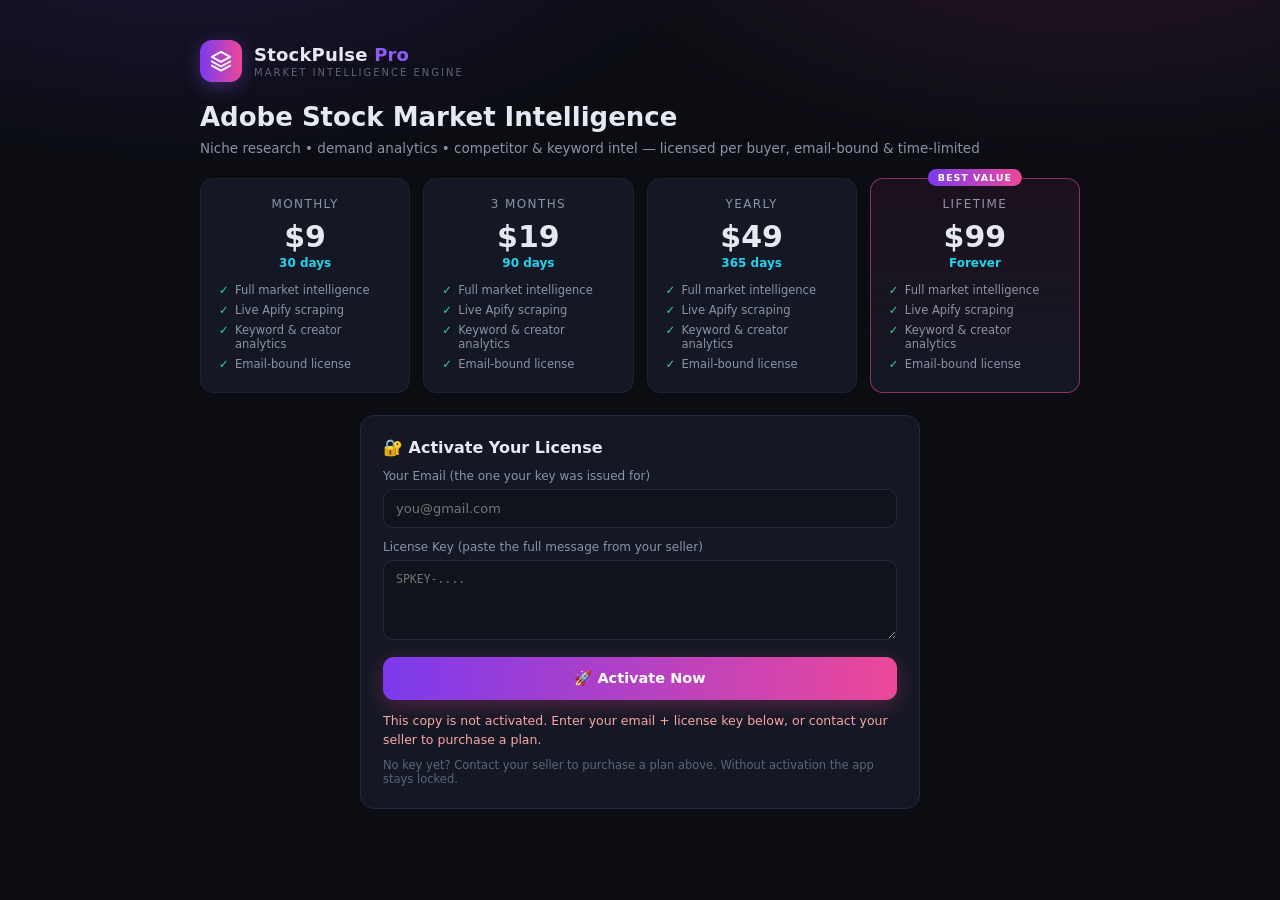
==== index.html @ cac79a00 "Add files via upload" ====
<!DOCTYPE html>
<html lang="en">
<head>
<meta charset="UTF-8">
<meta name="viewport" content="width=device-width, initial-scale=1.0">
<title>StockPulse Pro — Adobe Stock Market Intelligence</title>
<link rel="stylesheet" href="styles.css">
</head>
<body>

<!-- ============ LOCK SCREEN (license gate) ============ -->
<div id="lockScreen" class="lock-screen" hidden>
  <div class="lock-wrap">
    <div class="brand lock-brand">
      <div class="brand-logo" id="lockLogo" style="cursor:pointer">
        <svg viewBox="0 0 24 24" width="22" height="22" fill="none" stroke="#fff" stroke-width="2" stroke-linecap="round" stroke-linejoin="round">
          <polygon points="12 2 22 7.5 12 13 2 7.5 12 2"></polygon>
          <polyline points="2 12.5 12 18 22 12.5"></polyline>
          <polyline points="2 17 12 22.5 22 17"></polyline>
        </svg>
      </div>
      <div class="brand-text">
        <h1>StockPulse <span class="pro">Pro</span></h1>
        <p>MARKET INTELLIGENCE ENGINE</p>
      </div>
    </div>
    <h2 class="lock-title">Adobe Stock Market Intelligence</h2>
    <p class="lock-sub">Niche research • demand analytics • competitor &amp; keyword intel — licensed per buyer, email-bound &amp; time-limited</p>
    <div class="lock-announce" id="lockAnnounce"></div>
    <div class="pricing" id="pricingCards"></div>
    <div class="activate-box">
      <h3>🔐 Activate Your License</h3>
      <label for="actEmail">Your Email (the one your key was issued for)</label>
      <input type="email" id="actEmail" placeholder="you@gmail.com" autocomplete="off">
      <label for="actKey">License Key (paste the full message from your seller)</label>
      <textarea id="actKey" rows="4" placeholder="SPKEY-...." spellcheck="false"></textarea>
      <button class="analyze-btn" id="activateBtn">🚀 Activate Now</button>
      <p class="lock-msg" id="lockMsg"></p>
      <p class="lock-hint">No key yet? Contact your seller to purchase a plan above. Without activation the app stays locked.</p>
    </div>
  </div>
</div>

<header class="topbar">
  <div class="brand">
    <div class="brand-logo" id="brandLogo" style="cursor:pointer">
      <svg viewBox="0 0 24 24" width="22" height="22" fill="none" stroke="#fff" stroke-width="2" stroke-linecap="round" stroke-linejoin="round">
        <polygon points="12 2 22 7.5 12 13 2 7.5 12 2"></polygon>
        <polyline points="2 12.5 12 18 22 12.5"></polyline>
        <polyline points="2 17 12 22.5 22 17"></polyline>
      </svg>
    </div>
    <div class="brand-text">
      <h1>StockPulse <span class="pro">Pro</span></h1>
      <p>MARKET INTELLIGENCE ENGINE</p>
    </div>
  </div>

  <div class="engine-pill" id="enginePill">
    <span class="dot dot-idle" id="engineDot"></span>
    <span id="engineLabel">Cloud Scraper Engine</span>
    <span class="pill-sep">•</span>
    <code id="engineMode">Apify Proxy Ready</code>
  </div>

  <div class="top-actions">
    <button class="lic-chip" id="licChip" hidden>🛡 <span id="licChipText"></span></button>
    <button class="token-btn" id="tokenBtn">
      <span class="key-ico">🔑</span> Connect Apify Token <span class="conn-dot" id="connDot"></span>
    </button>
    <button class="icon-btn" id="guideBtn" title="User Guide">💡</button>
    <button class="icon-btn" id="libraryBtn" title="Saved Library">📚<span class="lib-badge" id="libraryCount">0</span></button>
  </div>
</header>

<div class="layout">
  <!-- ============ SIDEBAR ============ -->
  <aside class="sidebar">
    <h2 class="side-title">Market Search Controls</h2>
    <span class="live-badge"><span class="dot dot-live"></span> Live Scraper Engine</span>

    <label for="queryInput">Search Keyword / Topic</label>
    <div class="input-wrap">
      <span class="input-ico">🔍</span>
      <input id="queryInput" type="text" placeholder="e.g. cat silhouette" value="cat silhouette" autocomplete="off">
      <button class="clear-btn" id="clearQuery" title="Clear">✕</button>
    </div>

    <label for="marketSelect">Marketplace</label>
    <select id="marketSelect">
      <option value="adobe" selected>Adobe Stock</option>
      <option value="shutterstock">Shutterstock</option>
      <option value="freepik">Freepik</option>
      <option value="vecteezy">Vecteezy</option>
      <option value="istock">iStock / Getty</option>
      <option value="dreamstime">Dreamstime</option>
      <option value="vectorstock">VectorStock (EPS10)</option>
      <option value="123rf">123RF (EPS10)</option>
      <option value="depositphotos">Depositphotos (EPS10)</option>
      <option value="graphicriver">GraphicRiver / Envato (EPS10)</option>
    </select>

    <label for="assetTypeSelect">Asset Category</label>
    <select id="assetTypeSelect">
      <option value="all">All Media Types</option>
      <option value="photo">Photos Only</option>
      <option value="illustration">Illustrations</option>
      <option value="vector" selected>Vectors Only</option>
      <option value="video">Videos</option>
      <option value="template">Templates</option>
      <option value="3d">3D Assets</option>
      <option value="audio">Audio Tracks</option>
      <option value="images">All Visuals (P + I + V)</option>
    </select>

    <label for="orderSelect">Adobe Stock Sorting</label>
    <select id="orderSelect">
      <option value="relevance">Most Relevant</option>
      <option value="downloads" selected>Highest Downloads (Popular)</option>
      <option value="newest">Newest Uploads</option>
      <option value="featured">Adobe Featured</option>
      <option value="undiscovered">Undiscovered Gems</option>
    </select>

    <label for="aiFilterSelect">Generative AI Filtering</label>
    <select id="aiFilterSelect">
      <option value="all" selected>Include Everything</option>
      <option value="exclude">Exclude Generative AI (Human Only)</option>
      <option value="only">Generative AI Only</option>
    </select>

    <div class="limit-row">
      <label for="limitRange">Result Limit</label>
      <span class="limit-badge" id="limitBadge">50 items</span>
    </div>
    <input type="range" id="limitRange" min="10" max="200" step="10" value="50">
    <div class="range-scale"><span>10</span><span>50</span><span>100</span><span>200</span></div>

    <button class="analyze-btn" id="analyzeBtn"><span class="bolt">⚡</span> Analyze Market</button>
    <button class="stop-btn" id="stopBtn">■ Stop Extraction</button>
    <button class="demo-btn" id="demoBtn">▶ Try Demo Dataset (no token needed)</button>

    <div class="run-card" id="runCard">
      <div class="run-head">
        <div>
          <div class="run-title" id="runStepTitle">Starting Cloud Scraper...</div>
          <div class="run-sub" id="runSubtext">Connecting to Apify Proxy Engine...</div>
        </div>
        <div class="run-meta">
          <span id="runPct">0%</span>
          <span id="runTimeElapsed">00:00</span>
        </div>
      </div>
      <div class="progress-track"><div class="progress-fill" id="progressBarFill"></div></div>
      <div class="run-mode" id="runModeTag">LIVE MODE</div>
    </div>

    <div class="protip">
      <div class="protip-head">💡 Pro Tip</div>
      <p>Runs cost roughly <strong>$0.03 per 50 results</strong> on Apify's free $5/mo credit — that's 100+ niche analyses for free. Test broad keywords first, then drill into long-tail variants with high opportunity scores.</p>
    </div>
  </aside>

  <!-- ============ MAIN ============ -->
  <main class="main">
    <section class="overview-card">
      <div class="overview-head">
        <div>
          <h2>Market Intelligence Overview</h2>
          <p id="activeQuerySubtitle">Enter search parameters to extract verified Adobe Stock records</p>
        </div>
        <div class="export-row">
          <button class="ghost-btn" id="exportCsvBtn" disabled>📄 Export CSV</button>
          <button class="ghost-btn" id="exportJsonBtn" disabled>💾 Export JSON</button>
          <button class="ghost-btn" id="saveLibraryBtn" disabled>⭐ Bookmark Search</button>
        </div>
      </div>

      <div class="kpi-grid">
        <div class="kpi-card">
          <div class="kpi-ico ico-cyan"><svg viewBox="0 0 24 24" width="20" height="20" fill="none" stroke="currentColor" stroke-width="2"><rect x="3" y="3" width="18" height="18" rx="2"/><circle cx="8.5" cy="8.5" r="1.5"/><path d="M21 15l-5-5L5 21"/></svg></div>
          <div class="kpi-body">
            <span class="kpi-label">Assets Analyzed</span>
            <strong class="kpi-val" id="kpiAssets">—</strong>
            <span class="kpi-sub">Depth of query</span>
          </div>
        </div>
        <div class="kpi-card">
          <div class="kpi-ico ico-purple"><svg viewBox="0 0 24 24" width="20" height="20" fill="none" stroke="currentColor" stroke-width="2"><path d="M21 15v4a2 2 0 0 1-2 2H5a2 2 0 0 1-2-2v-4"/><polyline points="7 10 12 15 17 10"/><line x1="12" y1="15" x2="12" y2="3"/></svg></div>
          <div class="kpi-body">
            <span class="kpi-label">Total Downloads</span>
            <strong class="kpi-val" id="kpiDownloads">—</strong>
            <span class="kpi-sub">Verified buyer demand</span>
          </div>
        </div>
        <div class="kpi-card">
          <div class="kpi-ico ico-blue"><svg viewBox="0 0 24 24" width="20" height="20" fill="none" stroke="currentColor" stroke-width="2"><path d="M1 12s4-8 11-8 11 8 11 8-4 8-11 8-11-8-11-8z"/><circle cx="12" cy="12" r="3"/></svg></div>
          <div class="kpi-body">
            <span class="kpi-label">Market Impressions</span>
            <strong class="kpi-val" id="kpiViews">—</strong>
            <span class="kpi-sub">Total search views</span>
          </div>
        </div>
        <div class="kpi-card">
          <div class="kpi-ico ico-amber"><svg viewBox="0 0 24 24" width="20" height="20" fill="none" stroke="currentColor" stroke-width="2"><line x1="12" y1="20" x2="12" y2="10"/><line x1="18" y1="20" x2="18" y2="4"/><line x1="6" y1="20" x2="6" y2="16"/></svg></div>
          <div class="kpi-body">
            <span class="kpi-label">Median Downloads</span>
            <strong class="kpi-val" id="kpiMedian">—</strong>
            <span class="kpi-sub">Typical asset benchmark</span>
          </div>
        </div>
        <div class="kpi-card kpi-score">
          <div class="gauge-wrap">
            <svg viewBox="0 0 42 42" class="gauge">
              <circle class="gauge-bg" cx="21" cy="21" r="16" pathLength="100"></circle>
              <circle class="gauge-fill" id="scoreCircleFill" cx="21" cy="21" r="16" pathLength="100" stroke-dasharray="0, 100"></circle>
            </svg>
            <strong class="gauge-val" id="kpiOpportunity">—</strong>
          </div>
          <div class="kpi-body">
            <span class="kpi-label">Opportunity Score</span>
            <span class="score-rating" id="scoreRatingText">Awaiting Data</span>
            <span class="kpi-sub">Demand vs Competition</span>
          </div>
        </div>
      </div>

      <div class="insights-bar" id="insightsBar">
        <div class="insight">
          <span class="insight-ico">🤖</span>
          <div class="insight-body">
            <span class="insight-label">AI Saturation</span>
            <div class="sat-track"><div class="sat-fill" id="aiSaturationBar"></div></div>
            <span class="insight-val" id="aiSaturationText">0%</span>
          </div>
        </div>
        <div class="insight">
          <span class="insight-ico">👑</span>
          <div class="insight-body">
            <span class="insight-label">Top Contributor</span>
            <span class="insight-val" id="topCreatorTag">—</span>
          </div>
        </div>
        <div class="insight">
          <span class="insight-ico">🔥</span>
          <div class="insight-body">
            <span class="insight-label">Trending Ratio</span>
            <span class="insight-val" id="highPerformerRatio">—</span>
          </div>
        </div>
      </div>
    </section>

    <div class="tabs-bar">
      <button class="tab-btn active" id="tabGridBtn">🖼️ Assets Grid ( <span id="gridCount">0</span> )</button>
      <button class="tab-btn" id="tabChartsBtn">📊 Visual Analytics</button>
      <button class="tab-btn" id="tabCreatorsBtn">🏆 Top Creators</button>
      <button class="tab-btn" id="tabCompareBtn">🌐 Market Compare</button>
      <button class="tab-btn" id="tabToolsBtn">🧰 Creator Tools</button>
      <button class="tab-btn" id="tabPortfolioBtn">📁 Portfolio</button>
      <button class="tab-btn" id="tabEarnBtn">💰 Earnings</button>
    </div>

    <!-- GRID TAB -->
    <section class="tab-content" id="tabGridContent">
      <div class="grid-toolbar">
        <select id="fType">
          <option value="all">Type: All</option>
          <option value="photo">Type: Photo</option>
          <option value="illustration">Type: Illustration</option>
          <option value="vector">Type: Vector</option>
          <option value="video">Type: Video</option>
        </select>
        <select id="fAi">
          <option value="all">AI: All Assets</option>
          <option value="ai">AI Only</option>
          <option value="human">Human Only</option>
        </select>
        <select id="fSort">
          <option value="downloads">Sort: Most Downloads</option>
          <option value="views">Sort: Most Views</option>
          <option value="score">Sort: Highest Score</option>
          <option value="newest">Sort: Newest</option>
          <option value="oldest">Sort: Oldest</option>
        </select>
        <div class="view-toggle">
          <button class="vt-btn active" id="viewGridBtn" title="Grid view">⊞</button>
          <button class="vt-btn" id="viewListBtn" title="List view">☰</button>
        </div>
      </div>
      <div class="assets-grid" id="assetsGrid"></div>
      <div class="empty-state" id="emptyState">
        <div class="empty-bolt">⚡</div>
        <h3>Ready for Live Market Extraction</h3>
        <p>Enter any keyword in the sidebar and click <strong>Analyze Market</strong> to scrape real-time data from Adobe Stock via Apify Proxy — or explore instantly with the demo dataset.</p>
        <div class="empty-actions">
          <button class="ghost-btn" id="emptyTokenBtn">🔑 Configure Apify API Token</button>
          <button class="ghost-btn" id="emptyDemoBtn">▶ Load Demo Data</button>
        </div>
      </div>
      <div class="grid-footer" id="gridFooter"></div>
    </section>

    <!-- CHARTS TAB -->
    <section class="tab-content" id="tabChartsContent" hidden>
      <div class="charts-grid">
        <div class="chart-card">
          <h3>📈 Download Distribution Ranges</h3>
          <p class="chart-sub">Frequency of sales volume</p>
          <div id="downloadDistChart"></div>
        </div>
        <div class="chart-card">
          <h3>⚖️ Content Generation Makeup</h3>
          <p class="chart-sub">Generative AI vs Traditional Art</p>
          <div id="aiCompositionChart"></div>
        </div>
        <div class="chart-card">
          <h3>🎨 Media Formats Breakdown</h3>
          <p class="chart-sub">Vectors, Photos, Illustrations</p>
          <div id="mediaTypeChart"></div>
        </div>
        <div class="chart-card">
          <h3>🏷️ Extracted High-Frequency Keywords</h3>
          <p class="chart-sub">Common SEO tags used by top rankers</p>
          <div id="keywordCloud" class="kw-cloud"></div>
        </div>
      </div>
    </section>

    <!-- CREATORS TAB -->
    <section class="tab-content" id="tabCreatorsContent" hidden>
      <div class="chart-card">
        <h3>🏆 Top Contributors in this Niche</h3>
        <p class="chart-sub">Sorted by cumulative downloads &amp; market dominance</p>
        <div class="table-wrap">
          <table class="creators-table">
            <thead>
              <tr><th>Rank</th><th>Contributor</th><th>Assets Found</th><th>Est. Total Downloads</th><th>Avg Downloads/Asset</th><th>Action</th></tr>
            </thead>
            <tbody id="creatorsTableBody"></tbody>
          </table>
        </div>
      </div>
    </section>
    <!-- COMPARE TAB -->
    <section class="tab-content" id="tabCompareContent" hidden>
      <div class="chart-card">
        <h3>🌐 Cross-Marketplace Niche Scan</h3>
        <p class="chart-sub">Same keyword, six marketplaces — see where demand beats competition so you upload to the right store first.</p>
        <button class="analyze-btn small" id="compareRunBtn">🌐 Run Cross-Market Scan</button>
        <div id="compareResult"></div>
      </div>
    </section>

    <!-- TOOLS TAB -->
    <section class="tab-content" id="tabToolsContent" hidden>
      <div class="charts-grid">
        <div class="chart-card">
          <h3>🔑 Keyword Idea Generator</h3>
          <p class="chart-sub">Long-tail niche ideas from a seed (score = demand signal + long-tail bonus). Click to copy.</p>
          <div class="gen-plan-row">
            <input id="kwSeed" placeholder="seed keyword, e.g. cat silhouette" style="background:var(--bg-soft);border:1px solid var(--border);color:var(--text);border-radius:9px;padding:10px 12px;font-size:13px">
            <button class="ghost-btn" id="kwGenBtn">⚡ Generate</button>
          </div>
          <div id="kwIdeas" class="kw-cloud" style="margin-top:14px"></div>
        </div>
        <div class="chart-card">
          <h3>📝 Title &amp; SEO Builder</h3>
          <p class="chart-sub">Stock-friendly metadata titles from a plain description</p>
          <input id="titleSeed" placeholder="describe your asset, e.g. black cat silhouette sitting on roof" style="width:100%;background:var(--bg-soft);border:1px solid var(--border);color:var(--text);border-radius:9px;padding:10px 12px;font-size:13px">
          <button class="ghost-btn" id="titleGenBtn" style="margin-top:9px">📝 Build Titles</button>
          <div id="titleIdeas" style="margin-top:12px"></div>
        </div>
      </div>
    </section>

    <!-- PORTFOLIO TAB -->
    <section class="tab-content" id="tabPortfolioContent" hidden>
      <div class="chart-card">
        <h3>📁 Portfolio Analyzer — any marketplace</h3>
        <p class="chart-sub">Upload your contributor stats CSV export (Adobe Stock / Shutterstock / any) to find best sellers, dead stock &amp; actionable fixes.</p>
        <div class="gen-plan-row" style="margin:12px 0">
          <input type="file" id="pfFile" accept=".csv,text/csv" style="color:var(--text-dim);font-size:12.5px">
          <select id="pfMarket" style="background:var(--bg-soft);border:1px solid var(--border);color:var(--text);border-radius:9px;padding:9px 12px;font-size:12.5px">
            <option value="adobe">Tag as: Adobe Stock</option>
            <option value="shutterstock">Tag as: Shutterstock</option>
            <option value="freepik">Tag as: Freepik</option>
            <option value="vecteezy">Tag as: Vecteezy</option>
            <option value="istock">Tag as: iStock</option>
            <option value="dreamstime">Tag as: Dreamstime</option>
            <option value="vectorstock">Tag as: VectorStock</option>
            <option value="123rf">Tag as: 123RF</option>
            <option value="depositphotos">Tag as: Depositphotos</option>
            <option value="graphicriver">Tag as: GraphicRiver</option>
          </select>
          <button class="ghost-btn" id="pfSampleBtn">⬇ Download Sample CSV</button>
        </div>
        <div id="pfResult"></div>
      </div>
    </section>

    <!-- EARNINGS TAB -->
    <section class="tab-content" id="tabEarnContent" hidden>
      <div class="chart-card">
        <h3>💰 Earnings &amp; Upload-Time Intelligence</h3>
        <p class="chart-sub">Built from your tagged portfolio CSV uploads — monthly income, best upload day, marketplace RPM comparison.</p>
        <div class="gen-plan-row" style="margin:12px 0">
          <select id="earnMarket" style="background:var(--bg-soft);border:1px solid var(--border);color:var(--text);border-radius:9px;padding:9px 12px;font-size:12.5px">
            <option value="all">All marketplaces</option>
          </select>
          <button class="ghost-btn" id="earnClearBtn">🗑 Clear history</button>
        </div>
        <div id="earnResult"><p class="chart-sub">No earnings data yet — upload a portfolio CSV in the 📁 Portfolio tab (it auto-saves a tagged snapshot here).</p></div>
      </div>
    </section>
  </main>
</div>

<!-- ============ MODALS ============ -->
<div class="modal-backdrop" id="assetModal" hidden>
  <div class="modal asset-modal">
    <button class="modal-x" data-close="assetModal">✕</button>
    <div class="asset-modal-body">
      <div class="asset-modal-left">
        <img id="mImg" alt="Asset Preview">
      </div>
      <div class="asset-modal-right">
        <div class="m-badges">
          <span class="badge-pill" id="mTypeBadge">vector</span>
          <span class="badge-pill badge-ai" id="mAiBadge">Human Made</span>
          <span class="m-id">📋 ID: #<span id="mId">0</span></span>
        </div>
        <h3 id="mTitle">Asset Title</h3>
        <div class="m-creator-row">
          <span>👤 <strong id="mCreatorName">Creator</strong></span>
          <span id="mDate">Uploaded: —</span>
          <a id="mProfileLink" href="#" target="_blank" rel="noopener">Contributor Profile ↗</a>
        </div>
        <div class="m-stats">
          <div class="m-stat"><strong id="mDownloads">0</strong><span>Downloads</span></div>
          <div class="m-stat"><strong id="mViews">0</strong><span>Views</span></div>
          <div class="m-stat"><strong id="mScore">0</strong><span>Score</span></div>
        </div>
        <h4>Keywords &amp; SEO Tags (<span id="mKwCount">0</span>)</h4>
        <div class="m-actions-row">
          <button class="ghost-btn small" id="mCopyAllKw">📋 Copy All (Comma-Separated)</button>
          <button class="ghost-btn small" id="mCopySpaced">📋 Space Separated</button>
        </div>
        <div class="m-keywords" id="mKeywords"></div>
        <p class="m-hint">💡 Click any keyword badge to copy it individually.</p>
        <div class="m-footer">
          <a class="analyze-btn small" id="mOpenAdobe" href="#" target="_blank" rel="noopener">↗ Open on Adobe Stock</a>
          <button class="ghost-btn" id="mCopyTitle">📝 Copy Title</button>
          <button class="ghost-btn" id="mCopyJson">📋 Copy Full JSON</button>
        </div>
      </div>
    </div>
  </div>
</div>

<div class="modal-backdrop" id="tokensModal" hidden>
  <div class="modal">
    <button class="modal-x" data-close="tokensModal">✕</button>
    <div class="modal-head-ico">🔑</div>
    <h3>Manage Apify API Tokens</h3>
    <p class="modal-sub">Configure your Apify authentication keys for running live stock searches</p>
    <div class="notice-box"><strong>ℹ️ Free $5/mo Credit Supported:</strong> the scraper runs on Apify's infrastructure. 50 search results cost around <strong>$0.03</strong> (100+ searches on free credits).</div>
    <div id="tokensList"></div>
    <div class="token-add-row">
      <input type="password" id="newTokenInput" placeholder="apify_api_xxxxxxxxxxxxxxxxxxxx" autocomplete="off">
      <button class="ghost-btn" id="addTokenBtn">+ Add Token</button>
    </div>
    <div class="modal-actions">
      <button class="ghost-btn" id="testTokensBtn">⚡ Test All Tokens</button>
      <a class="ghost-btn" href="https://console.apify.com/account/integrations" target="_blank" rel="noopener">Get Apify Token ↗</a>
      <span class="spacer"></span>
      <button class="ghost-btn" data-close="tokensModal">Cancel</button>
      <button class="analyze-btn small" id="saveTokensBtn">Save &amp; Apply</button>
    </div>
  </div>
</div>

<div class="modal-backdrop" id="bookmarkModal" hidden>
  <div class="modal modal-sm">
    <button class="modal-x" data-close="bookmarkModal">✕</button>
    <div class="modal-head-ico">⭐</div>
    <h3>Bookmark Search</h3>
    <p class="modal-sub">Save this query and its extracted dataset to your browser library.</p>
    <label for="bmTitle">Search Title</label>
    <input type="text" id="bmTitle" placeholder="e.g. Cat Silhouette — Vectors Q3">
    <div class="modal-actions">
      <span class="spacer"></span>
      <button class="ghost-btn" data-close="bookmarkModal">Cancel</button>
      <button class="analyze-btn small" id="bmSaveBtn">Save to Library</button>
    </div>
  </div>
</div>

<div class="modal-backdrop" id="libraryModal" hidden>
  <div class="modal">
    <button class="modal-x" data-close="libraryModal">✕</button>
    <div class="modal-head-ico">📚</div>
    <h3>Saved Library</h3>
    <p class="modal-sub">Your bookmarked market analyses (stored locally in this browser)</p>
    <div id="libraryList" class="library-list"></div>
  </div>
</div>

<div class="modal-backdrop" id="guideModal" hidden>
  <div class="modal">
    <button class="modal-x" data-close="guideModal">✕</button>
    <div class="modal-head-ico">💡</div>
    <h3>StockPulse Pro — User Guide</h3>
    <p class="modal-sub">Market intelligence tool powered by cloud scraping technology</p>
    <div class="guide-body">
      <h4>1. Anti-Bot Cloud Engine</h4>
      <p>This extractor bypasses Adobe Stock's bot mitigation and retrieves verified marketplace data using Apify Proxy.</p>
      <h4>2. How to connect your Apify API</h4>
      <ol>
        <li>Visit <a href="https://console.apify.com/account/integrations" target="_blank" rel="noopener">Apify Console → Integrations → API Tokens</a>.</li>
        <li>Copy your token (format: <code>apify_api_...</code>).</li>
        <li>Click <strong>Connect Apify Token</strong> at the top and paste it, then <strong>Save &amp; Apply</strong>.</li>
      </ol>
      <h4>3. Scoring &amp; Market Opportunity</h4>
      <ul>
        <li><strong>Opportunity Score (0–100):</strong> measures whether a keyword has high buyer demand relative to saturation, via logarithmic download velocity + consistency of high performers.</li>
        <li><strong>AI Saturation:</strong> percentage of top results generated with Generative AI tools vs traditional work.</li>
        <li><strong>Trending Ratio:</strong> share of assets beating the median download benchmark.</li>
      </ul>
      <h4>4. Demo Mode</h4>
      <p>No token? <strong>Try Demo Dataset</strong> generates a realistic simulated niche so you can explore every feature before spending credits.</p>
    </div>
    <div class="modal-actions"><span class="spacer"></span><button class="analyze-btn small" data-close="guideModal">Got It!</button></div>
  </div>
</div>

<!-- ============ ADMIN: password setup / prompt ============ -->
<div class="modal-backdrop" id="pwSetupModal" hidden>
  <div class="modal modal-sm">
    <div class="modal-head-ico">🛠️</div>
    <h3>First-Time Owner Setup</h3>
    <p class="modal-sub">Set your admin password. Only you (the owner) can open this panel.</p>
    <label for="pwSetup1">New Password (min 6 chars)</label>
    <input type="password" id="pwSetup1" autocomplete="new-password">
    <label for="pwSetup2">Confirm Password</label>
    <input type="password" id="pwSetup2" autocomplete="new-password">
    <div class="modal-actions"><span class="spacer"></span><button class="analyze-btn small" id="pwSetupBtn">Set Password &amp; Open Admin</button></div>
  </div>
</div>

<div class="modal-backdrop" id="pwPromptModal" hidden>
  <div class="modal modal-sm">
    <div class="modal-head-ico">🔐</div>
    <h3>Owner Access</h3>
    <p class="modal-sub">Enter admin password to continue</p>
    <input type="password" id="pwPromptInput" autocomplete="current-password">
    <div class="modal-actions"><span class="spacer"></span><button class="analyze-btn small" id="pwPromptBtn">Unlock</button></div>
  </div>
</div>

<!-- ============ ADMIN PANEL ============ -->
<div class="modal-backdrop" id="adminModal" hidden>
  <div class="modal modal-wide">
    <button class="modal-x" data-close="adminModal">✕</button>
    <div class="modal-head-ico">🛠️</div>
    <h3>Owner Admin Panel</h3>
    <p class="modal-sub">Generate license keys, manage pricing, revoke access</p>
    <div class="tabs-bar admin-tabs">
      <button class="tab-btn active" id="admTab_gen">🎫 Generate License</button>
      <button class="tab-btn" id="admTab_reg">📒 Issued Licenses</button>
      <button class="tab-btn" id="admTab_plans">💵 Pricing</button>
      <button class="tab-btn" id="admTab_set">⚙️ Settings</button>
    </div>

    <div id="admContent_gen">
      <label for="genName">Buyer Name</label>
      <input type="text" id="genName" placeholder="e.g. Rahim Uddin">
      <label for="genEmail">Buyer Email (license binds to this email)</label>
      <input type="text" id="genEmail" placeholder="buyer@gmail.com">
      <div class="gen-plan-row">
        <div>
          <label for="genPlan">Plan / Duration</label>
          <select id="genPlan"></select>
        </div>
        <div>
          <label for="genDays">Custom Days (if custom)</label>
          <input type="number" id="genDays" value="30" min="1">
        </div>
      </div>
      <button class="analyze-btn small" id="genBtn">⚡ Generate License Key</button>
      <div id="licBoxWrap" style="display:none">
        <pre class="lic-box" id="licBox"></pre>
        <button class="ghost-btn" id="genCopyBtn">📋 Copy Full Box (paste to buyer)</button>
      </div>
    </div>

    <div id="admContent_reg" hidden>
      <div id="adminRegList"></div>
    </div>

    <div id="admContent_plans" hidden>
      <p class="chart-sub">Each row: Label / Price ($) / Days (0 = lifetime). Shown on the lock screen.</p>
      <div id="plansEditor"></div>
      <button class="analyze-btn small" id="plansSaveBtn">💾 Save Pricing</button>
    </div>

    <div id="admContent_set" hidden>
      <div class="set-row">
        <strong>Owner Mode:</strong> <span id="ownerModeState" class="insight-val"></span>
        <button class="ghost-btn small" id="ownerOnBtn">Enable (use free on this browser)</button>
        <button class="ghost-btn small" id="ownerOffBtn">Disable</button>
      </div>
      <p class="chart-sub">Owner Mode unlocks this browser without a key — for your own daily work.</p>
      <div class="set-row">
        <button class="ghost-btn small" id="exportJsonBtn">⬇ Export license.json</button>
      </div>
      <p class="chart-sub">Upload license.json next to index.html on your hosting to push revocations &amp; pricing updates to every buyer's browser.</p>
      <div class="set-row"><strong>🔌 Scraper Actors per Marketplace</strong></div>
      <div id="actorsEditor"></div>
      <button class="ghost-btn small" id="actorsSaveBtn">💾 Save Actors</button>
      <p class="chart-sub">Plug an Apify actor ID per marketplace (format: username~actor-name) to make that marketplace scrape live data. Adobe is pre-wired; blank = simulation.</p>
      <label for="setPwCur">Change Password — current</label>
      <input type="password" id="setPwCur">
      <label for="setPwNew">New password</label>
      <input type="password" id="setPwNew">
      <button class="ghost-btn small" id="changePwBtn">Change Password</button>
    </div>
  </div>
</div>

<!-- ============ LICENSE INFO (buyer view) ============ -->
<div class="modal-backdrop" id="licenseInfoModal" hidden>
  <div class="modal modal-sm">
    <button class="modal-x" data-close="licenseInfoModal">✕</button>
    <div class="modal-head-ico">🛡</div>
    <h3>License Status</h3>
    <div class="li-grid">
      <span>Mode</span><strong id="liMode"></strong>
      <span>Name</span><strong id="liName"></strong>
      <span>Email</span><strong id="liEmail"></strong>
      <span>Plan</span><strong id="liPlan"></strong>
      <span>Expiry</span><strong id="liExpiry"></strong>
      <span>Device ID</span><strong id="liDevice"></strong>
    </div>
  </div>
</div>

<div class="toasts" id="toasts"></div>

<script src="license.js"></script>
<script src="markets.js"></script>
<script src="admin.js"></script>
<script src="tools.js"></script>
<script src="app.js"></script>
</body>
</html>
---- styles.css ----
:root {
  --bg: #0b0d13;
  --bg-soft: #10131b;
  --panel: #141824;
  --panel-2: #1a1f2e;
  --border: #232a3b;
  --border-soft: #1d2331;
  --text: #e6e9f0;
  --text-dim: #8b93a7;
  --text-faint: #5b6478;
  --accent-purple: #8b5cf6;
  --accent-pink: #ec4899;
  --accent-cyan: #22d3ee;
  --accent-blue: #3b82f6;
  --accent-emerald: #34d399;
  --accent-amber: #f59e0b;
  --grad: linear-gradient(90deg, #7c3aed, #ec4899);
  --radius: 14px;
  --mono: "SF Mono", "Cascadia Code", Consolas, "Roboto Mono", monospace;
}

* { margin: 0; padding: 0; box-sizing: border-box; }

html, body { height: 100%; }

body {
  background: var(--bg);
  color: var(--text);
  font-family: "Inter", "Segoe UI", system-ui, -apple-system, sans-serif;
  font-size: 14px;
  overflow-x: hidden;
}

button { font-family: inherit; cursor: pointer; }
input, select { font-family: inherit; }
a { color: var(--accent-cyan); text-decoration: none; }
a:hover { text-decoration: underline; }

/* ============ TOP BAR ============ */
.topbar {
  display: flex; align-items: center; justify-content: space-between;
  gap: 16px; padding: 14px 24px;
  background: linear-gradient(180deg, #0d1017, #0b0d13);
  border-bottom: 1px solid var(--border-soft);
  position: sticky; top: 0; z-index: 50;
  flex-wrap: wrap;
}
.brand { display: flex; align-items: center; gap: 12px; }
.brand-logo {
  width: 42px; height: 42px; border-radius: 12px;
  background: var(--grad); display: grid; place-items: center;
  box-shadow: 0 4px 18px rgba(139, 92, 246, .35);
}
.brand-text h1 { font-size: 18px; letter-spacing: .2px; }
.brand-text h1 .pro { color: var(--accent-purple); }
.brand-text p { font-size: 10px; letter-spacing: 2px; color: var(--text-faint); margin-top: 2px; }

.engine-pill {
  display: flex; align-items: center; gap: 8px;
  border: 1px solid rgba(52, 211, 153, .35);
  background: rgba(52, 211, 153, .06);
  color: var(--accent-emerald);
  border-radius: 999px; padding: 8px 16px; font-size: 12.5px;
}
.engine-pill code {
  font-family: var(--mono); font-size: 11.5px;
  background: rgba(52, 211, 153, .12); border: 1px solid rgba(52,211,153,.25);
  padding: 3px 8px; border-radius: 6px; color: #d1fae5;
}
.engine-pill.demo { border-color: rgba(245,158,11,.4); background: rgba(245,158,11,.07); color: var(--accent-amber); }
.engine-pill.demo code { background: rgba(245,158,11,.12); border-color: rgba(245,158,11,.3); color: #fde68a; }
.pill-sep { opacity: .6; }

.dot { width: 8px; height: 8px; border-radius: 50%; display: inline-block; }
.dot-live { background: var(--accent-emerald); box-shadow: 0 0 8px var(--accent-emerald); animation: pulse 1.6s infinite; }
.dot-idle { background: var(--accent-amber); box-shadow: 0 0 8px rgba(245,158,11,.7); }
.dot-run { background: var(--accent-cyan); box-shadow: 0 0 8px var(--accent-cyan); animation: pulse 1s infinite; }
@keyframes pulse { 0%,100% { opacity: 1; } 50% { opacity: .35; } }

.top-actions { display: flex; align-items: center; gap: 10px; }
.token-btn {
  display: flex; align-items: center; gap: 8px;
  background: #171b28; border: 1px solid var(--border);
  color: var(--text); border-radius: 10px; padding: 10px 16px;
  font-weight: 600; font-size: 13px;
  transition: border-color .2s, transform .15s;
}
.token-btn:hover { border-color: var(--accent-purple); transform: translateY(-1px); }
.conn-dot { width: 9px; height: 9px; border-radius: 50%; background: var(--accent-amber); }
.conn-dot.on { background: var(--accent-emerald); box-shadow: 0 0 8px var(--accent-emerald); }
.icon-btn {
  position: relative; background: #171b28; border: 1px solid var(--border);
  border-radius: 10px; width: 40px; height: 40px; font-size: 16px; color: var(--text);
}
.icon-btn:hover { border-color: var(--accent-purple); }
.lib-badge {
  position: absolute; top: -6px; right: -6px;
  background: var(--accent-purple); color: #fff; font-size: 10px; font-weight: 700;
  min-width: 17px; height: 17px; border-radius: 999px; display: grid; place-items: center; padding: 0 4px;
}

/* ============ LAYOUT ============ */
.layout { display: flex; min-height: calc(100vh - 71px); }

.sidebar {
  width: 320px; min-width: 320px;
  background: var(--bg-soft);
  border-right: 1px solid var(--border-soft);
  padding: 22px 20px 30px;
  display: flex; flex-direction: column; gap: 10px;
}
.side-title { font-size: 17px; margin-bottom: 2px; }
.live-badge {
  align-self: flex-start; display: inline-flex; align-items: center; gap: 7px;
  font-family: var(--mono); font-size: 11.5px; color: var(--accent-cyan);
  border: 1px solid rgba(34,211,238,.3); background: rgba(34,211,238,.07);
  padding: 5px 10px; border-radius: 8px; margin-bottom: 8px;
}

.sidebar label { display: block; font-size: 12px; color: var(--text-dim); margin: 8px 0 6px; }
.input-wrap { position: relative; }
.input-ico { position: absolute; left: 11px; top: 50%; transform: translateY(-50%); font-size: 13px; opacity: .6; }
.sidebar input[type="text"], .sidebar select {
  width: 100%; background: var(--panel); border: 1px solid var(--border);
  color: var(--text); border-radius: 10px; padding: 11px 12px; font-size: 13.5px;
  outline: none; transition: border-color .2s;
}
.sidebar input[type="text"] { padding-left: 34px; padding-right: 34px; }
.sidebar input:focus, .sidebar select:focus { border-color: var(--accent-purple); }
.clear-btn {
  position: absolute; right: 8px; top: 50%; transform: translateY(-50%);
  background: none; border: none; color: var(--text-faint); font-size: 13px;
}
.clear-btn:hover { color: var(--text); }
select { appearance: none; background-image: linear-gradient(45deg, transparent 50%, #8b93a7 50%), linear-gradient(135deg, #8b93a7 50%, transparent 50%); background-position: calc(100% - 16px) 55%, calc(100% - 11px) 55%; background-size: 5px 5px; background-repeat: no-repeat; }

.limit-row { display: flex; justify-content: space-between; align-items: center; }
.limit-badge { background: rgba(139,92,246,.15); color: #c4b5fd; border-radius: 7px; padding: 3px 9px; font-size: 11.5px; font-weight: 700; }
input[type="range"] { width: 100%; accent-color: var(--accent-purple); margin-top: 4px; }
.range-scale { display: flex; justify-content: space-between; font-family: var(--mono); font-size: 10px; color: var(--text-faint); margin-top: 2px; }

.analyze-btn {
  margin-top: 14px; width: 100%;
  background: var(--grad); color: #fff; border: none;
  border-radius: 11px; padding: 13px; font-size: 14.5px; font-weight: 700;
  box-shadow: 0 6px 22px rgba(236, 72, 153, .28);
  transition: filter .2s, transform .15s;
  display: flex; align-items: center; justify-content: center; gap: 8px;
}
.analyze-btn:hover:not(:disabled) { filter: brightness(1.12); transform: translateY(-1px); }
.analyze-btn:disabled { opacity: .55; cursor: not-allowed; }
.analyze-btn.small { width: auto; padding: 9px 16px; font-size: 13px; margin-top: 0; color: #fff; }

.stop-btn {
  display: none; margin-top: 8px; width: 100%;
  background: rgba(239, 68, 68, .12); color: #fca5a5;
  border: 1px solid rgba(239, 68, 68, .4); border-radius: 10px; padding: 10px;
  font-weight: 600;
}
.stop-btn:hover { background: rgba(239, 68, 68, .2); }

.demo-btn {
  margin-top: 8px; width: 100%;
  background: transparent; color: var(--accent-cyan);
  border: 1px dashed rgba(34, 211, 238, .45); border-radius: 10px; padding: 10px;
  font-weight: 600; font-size: 12.5px;
}
.demo-btn:hover { background: rgba(34,211,238,.07); }

.run-card {
  display: none; margin-top: 12px;
  background: var(--panel); border: 1px solid var(--border);
  border-radius: 12px; padding: 14px;
}
.run-head { display: flex; justify-content: space-between; gap: 10px; }
.run-title { font-weight: 700; font-size: 13px; }
.run-sub { color: var(--text-dim); font-size: 11.5px; margin-top: 3px; }
.run-meta { text-align: right; font-family: var(--mono); font-size: 11.5px; color: var(--accent-cyan); white-space: nowrap; }
.run-meta span { display: block; }
.progress-track { height: 6px; background: #232a3b; border-radius: 99px; margin-top: 12px; overflow: hidden; }
.progress-fill { height: 100%; width: 0%; background: var(--grad); border-radius: 99px; transition: width .5s; }
.run-mode { margin-top: 9px; font-family: var(--mono); font-size: 10px; letter-spacing: 1.5px; color: var(--accent-emerald); }
.run-mode.demo { color: var(--accent-amber); }

.protip {
  margin-top: 14px; background: rgba(245, 158, 11, .06);
  border: 1px solid rgba(245, 158, 11, .25); border-radius: 12px; padding: 13px 14px;
}
.protip-head { font-weight: 700; font-size: 12.5px; color: var(--accent-amber); margin-bottom: 6px; }
.protip p { font-size: 12px; color: var(--text-dim); line-height: 1.55; }
.protip strong { color: #fcd34d; }

/* ============ MAIN ============ */
.main { flex: 1; padding: 26px 28px 60px; min-width: 0; }

.overview-card {
  background: linear-gradient(180deg, #141826, #12151f);
  border: 1px solid var(--border-soft);
  border-radius: var(--radius);
  padding: 24px;
  position: relative; overflow: hidden;
}
.overview-card::before {
  content: ""; position: absolute; top: 0; left: 0; right: 0; height: 3px;
  background: linear-gradient(90deg, #7c3aed, #ec4899, #f59e0b);
}
.overview-head { display: flex; justify-content: space-between; gap: 16px; flex-wrap: wrap; align-items: flex-start; }
.overview-head h2 { font-size: 21px; }
.overview-head p { color: var(--text-dim); margin-top: 5px; font-size: 13px; }
.export-row { display: flex; gap: 8px; flex-wrap: wrap; }
.ghost-btn {
  background: var(--panel-2); color: var(--text-dim);
  border: 1px solid var(--border); border-radius: 9px;
  padding: 9px 14px; font-size: 12.5px; font-weight: 600;
  transition: all .2s;
}
.ghost-btn:hover:not(:disabled) { color: var(--text); border-color: var(--accent-purple); }
.ghost-btn:disabled { opacity: .45; cursor: not-allowed; }
.ghost-btn.small { padding: 7px 11px; font-size: 11.5px; }

.kpi-grid { display: grid; grid-template-columns: repeat(auto-fit, minmax(168px, 1fr)); gap: 14px; margin-top: 22px; }
.kpi-card {
  background: var(--panel); border: 1px solid var(--border-soft);
  border-radius: 12px; padding: 18px 16px;
  display: flex; gap: 13px; align-items: center;
}
.kpi-ico { width: 42px; height: 42px; border-radius: 11px; display: grid; place-items: center; flex-shrink: 0; }
.ico-cyan { background: rgba(34,211,238,.12); color: var(--accent-cyan); }
.ico-purple { background: rgba(139,92,246,.14); color: var(--accent-purple); }
.ico-blue { background: rgba(59,130,246,.14); color: var(--accent-blue); }
.ico-amber { background: rgba(245,158,11,.14); color: var(--accent-amber); }
.kpi-body { display: flex; flex-direction: column; gap: 3px; min-width: 0; }
.kpi-label { font-size: 10.5px; letter-spacing: 1.2px; color: var(--text-dim); text-transform: uppercase; }
.kpi-val { font-size: 21px; font-weight: 800; }
.kpi-sub { font-size: 11px; color: var(--text-faint); }

.kpi-score { background: rgba(139, 92, 246, .07); border-color: rgba(139, 92, 246, .3); }
.gauge-wrap { position: relative; width: 52px; height: 52px; flex-shrink: 0; }
.gauge { width: 52px; height: 52px; transform: rotate(-90deg); }
.gauge-bg { fill: none; stroke: #262d3f; stroke-width: 4; }
.gauge-fill { fill: none; stroke: var(--accent-emerald); stroke-width: 4; stroke-linecap: round; transition: stroke-dasharray .8s, stroke .4s; }
.gauge-val { position: absolute; inset: 0; display: grid; place-items: center; font-size: 14px; font-weight: 800; }
.score-rating { color: var(--accent-emerald); font-weight: 700; font-size: 12.5px; }

.insights-bar {
  display: none; margin-top: 18px; gap: 26px; flex-wrap: wrap;
  background: var(--panel); border: 1px solid var(--border-soft);
  border-radius: 12px; padding: 14px 18px; align-items: center;
}
.insight { display: flex; gap: 11px; align-items: center; }
.insight-ico { font-size: 17px; }
.insight-body { display: flex; flex-direction: column; gap: 4px; }
.insight-label { font-size: 10.5px; letter-spacing: 1px; text-transform: uppercase; color: var(--text-dim); }
.insight-val { font-size: 12.5px; font-weight: 700; color: var(--text); }
.sat-track { width: 150px; height: 6px; background: #232a3b; border-radius: 99px; overflow: hidden; }
.sat-fill { height: 100%; width: 0%; background: linear-gradient(90deg, var(--accent-purple), var(--accent-pink)); transition: width .6s; }

/* ============ TABS ============ */
.tabs-bar { display: flex; gap: 4px; margin: 22px 0 16px; background: var(--bg-soft); border: 1px solid var(--border-soft); border-radius: 12px; padding: 5px; width: fit-content; }
.tab-btn {
  background: transparent; border: none; color: var(--text-dim);
  padding: 10px 18px; border-radius: 9px; font-weight: 600; font-size: 13px;
}
.tab-btn:hover { color: var(--text); }
.tab-btn.active { background: var(--panel-2); color: var(--text); box-shadow: inset 0 0 0 1px var(--border); }

.grid-toolbar { display: flex; gap: 10px; margin-bottom: 16px; flex-wrap: wrap; align-items: center; }
.grid-toolbar select {
  background-color: var(--panel); border: 1px solid var(--border); color: var(--text);
  border-radius: 9px; padding: 9px 30px 9px 12px; font-size: 12.5px; outline: none;
}
.view-toggle { display: flex; border: 1px solid var(--border); border-radius: 9px; overflow: hidden; margin-left: auto; }
.vt-btn { background: var(--panel); border: none; color: var(--text-dim); width: 38px; height: 36px; font-size: 15px; }
.vt-btn.active { background: var(--panel-2); color: var(--text); }

.assets-grid { display: grid; grid-template-columns: repeat(auto-fill, minmax(215px, 1fr)); gap: 16px; }
.assets-grid.list-view { grid-template-columns: 1fr; }

.asset-card {
  background: var(--panel); border: 1px solid var(--border-soft);
  border-radius: 12px; overflow: hidden; cursor: pointer;
  transition: transform .18s, border-color .18s, box-shadow .18s;
}
.asset-card:hover { transform: translateY(-3px); border-color: var(--accent-purple); box-shadow: 0 10px 26px rgba(0,0,0,.4); }
.asset-thumb { position: relative; aspect-ratio: 4/3; background: #1c2231; overflow: hidden; }
.asset-thumb img { width: 100%; height: 100%; object-fit: cover; display: block; }
.thumb-badges { position: absolute; top: 8px; left: 8px; display: flex; gap: 6px; }
.badge-pill {
  font-size: 10px; font-weight: 700; letter-spacing: .6px; text-transform: uppercase;
  padding: 3px 8px; border-radius: 6px; background: rgba(11,13,19,.75); backdrop-filter: blur(4px);
  color: var(--text);
}
.badge-vector { color: #c4b5fd; } .badge-photo { color: #93c5fd; } .badge-illustration { color: #f9a8d4; }
.badge-video { color: #6ee7b7; } .badge-template { color: #fcd34d; } .badge-3d { color: #a5f3fc; } .badge-audio { color: #fda4af; } .badge-other { color: #cbd5e1; }
.badge-ai { color: #fda4af; } .badge-human { color: #6ee7b7; }
.asset-body { padding: 12px 13px 13px; }
.asset-title { font-size: 12.5px; font-weight: 600; line-height: 1.4; display: -webkit-box; -webkit-line-clamp: 2; -webkit-box-orient: vertical; overflow: hidden; min-height: 35px; }
.card-creator { font-size: 11px; color: var(--text-dim); margin-top: 7px; display: block; white-space: nowrap; overflow: hidden; text-overflow: ellipsis; }
.card-stats { display: flex; gap: 12px; margin-top: 9px; font-size: 11px; color: var(--text-dim); font-family: var(--mono); }
.card-stats .hot { color: var(--accent-amber); }

.list-view .asset-card { display: flex; align-items: stretch; }
.list-view .asset-thumb { width: 168px; min-width: 168px; aspect-ratio: auto; }
.list-view .asset-title { min-height: 0; }
.list-view .asset-body { flex: 1; }

.grid-footer { margin-top: 18px; color: var(--text-faint); font-size: 12px; font-family: var(--mono); }

.empty-state {
  border: 1.5px dashed var(--border); border-radius: 14px;
  padding: 60px 30px; text-align: center; color: var(--text-dim);
}
.empty-bolt { font-size: 42px; color: var(--accent-amber); animation: floaty 2.6s ease-in-out infinite; }
@keyframes floaty { 0%,100% { transform: translateY(0); } 50% { transform: translateY(-8px); } }
.empty-state h3 { color: var(--text); margin: 14px 0 8px; font-size: 17px; }
.empty-state p { max-width: 520px; margin: 0 auto 20px; line-height: 1.6; font-size: 13px; }
.empty-actions { display: flex; gap: 10px; justify-content: center; flex-wrap: wrap; }

/* ============ CHARTS ============ */
.charts-grid { display: grid; grid-template-columns: repeat(auto-fit, minmax(320px, 1fr)); gap: 16px; }
.chart-card { background: var(--panel); border: 1px solid var(--border-soft); border-radius: 12px; padding: 18px; }
.chart-card h3 { font-size: 14.5px; }
.chart-sub { color: var(--text-faint); font-size: 12px; margin: 4px 0 16px; }

.chart-bar-row { display: flex; align-items: center; gap: 10px; margin-bottom: 10px; }
.chart-bar-label { width: 78px; font-size: 11px; color: var(--text-dim); font-family: var(--mono); flex-shrink: 0; }
.chart-bar-track { flex: 1; height: 10px; background: #202637; border-radius: 99px; overflow: hidden; }
.chart-bar-fill { height: 100%; border-radius: 99px; transition: width .7s; }
.chart-bar-val { width: 34px; text-align: right; font-size: 11.5px; font-family: var(--mono); color: var(--text); }

.donut-wrap { display: flex; align-items: center; gap: 22px; justify-content: center; padding: 6px 0; }
.donut-legend { display: flex; flex-direction: column; gap: 9px; }
.legend-row { display: flex; align-items: center; gap: 8px; font-size: 12.5px; color: var(--text-dim); }
.legend-swatch { width: 11px; height: 11px; border-radius: 3px; }
.legend-row strong { color: var(--text); margin-left: auto; padding-left: 14px; }

.kw-cloud { display: flex; flex-wrap: wrap; gap: 8px; align-content: flex-start; }
.kw-chip { background: var(--panel-2); border: 1px solid var(--border); border-radius: 8px; padding: 5px 10px; color: var(--text-dim); font-size: 12px; }
.kw-chip .n { color: var(--accent-cyan); font-family: var(--mono); font-size: 10.5px; margin-left: 5px; }

.table-wrap { overflow-x: auto; }
.creators-table { width: 100%; border-collapse: collapse; font-size: 12.5px; }
.creators-table th { text-align: left; color: var(--text-faint); font-size: 10.5px; letter-spacing: 1px; text-transform: uppercase; padding: 9px 12px; border-bottom: 1px solid var(--border); }
.creators-table td { padding: 11px 12px; border-bottom: 1px solid var(--border-soft); color: var(--text-dim); }
.creators-table tr:hover td { background: rgba(139,92,246,.04); }
.rank-badge { display: inline-grid; place-items: center; width: 26px; height: 26px; border-radius: 8px; background: var(--panel-2); font-weight: 800; font-size: 11.5px; color: var(--text); }
.rank-1 { background: rgba(245,158,11,.18); color: #fcd34d; } .rank-2 { background: rgba(148,163,184,.18); color: #e2e8f0; } .rank-3 { background: rgba(180,83,9,.2); color: #fdba74; }
.stat-highlight { color: var(--accent-emerald); font-weight: 700; }

/* ============ MODALS ============ */
.modal-backdrop {
  position: fixed; inset: 0; background: rgba(5, 7, 12, .72); backdrop-filter: blur(3px);
  display: grid; place-items: center; z-index: 100; padding: 20px;
}
.modal-backdrop[hidden] { display: none; }
.modal {
  width: min(680px, 100%); max-height: 88vh; overflow-y: auto;
  background: var(--panel); border: 1px solid var(--border);
  border-radius: 16px; padding: 26px; position: relative;
}
.modal-sm { width: min(440px, 100%); }
.modal-x { position: absolute; top: 14px; right: 14px; background: var(--panel-2); border: 1px solid var(--border); color: var(--text-dim); width: 30px; height: 30px; border-radius: 8px; }
.modal-x:hover { color: var(--text); }
.modal-head-ico { font-size: 26px; margin-bottom: 8px; }
.modal h3 { font-size: 18px; }
.modal-sub { color: var(--text-dim); font-size: 12.5px; margin: 6px 0 16px; }
.modal label { display: block; font-size: 12px; color: var(--text-dim); margin: 10px 0 6px; }
.modal input[type="text"], .modal input[type="password"] {
  width: 100%; background: var(--bg-soft); border: 1px solid var(--border); color: var(--text);
  border-radius: 10px; padding: 11px 12px; font-size: 13px; outline: none; font-family: var(--mono);
}
.modal input[type="text"] { font-family: inherit; }
.modal input:focus { border-color: var(--accent-purple); }
.modal-actions { display: flex; gap: 9px; margin-top: 18px; align-items: center; flex-wrap: wrap; }
.spacer { flex: 1; }
.notice-box { background: rgba(59,130,246,.08); border: 1px solid rgba(59,130,246,.3); border-radius: 10px; padding: 11px 13px; font-size: 12px; color: var(--text-dim); margin-bottom: 14px; }
.notice-box strong { color: #93c5fd; }

.token-row { display: flex; gap: 8px; align-items: center; margin-bottom: 9px; }
.token-row input { flex: 1; }
.token-status { font-size: 11px; font-family: var(--mono); min-width: 74px; text-align: center; padding: 5px 6px; border-radius: 7px; background: var(--panel-2); color: var(--text-faint); }
.token-status.ok { color: var(--accent-emerald); background: rgba(52,211,153,.1); }
.token-status.bad { color: #fca5a5; background: rgba(239,68,68,.1); }
.token-del { background: none; border: 1px solid var(--border); color: var(--text-faint); border-radius: 8px; width: 34px; height: 38px; }
.token-del:hover { color: #fca5a5; border-color: rgba(239,68,68,.4); }
.token-add-row { display: flex; gap: 8px; margin-top: 12px; }
.token-add-row input { flex: 1; }

.library-list { display: flex; flex-direction: column; gap: 10px; }
.lib-item { display: flex; align-items: center; gap: 12px; background: var(--bg-soft); border: 1px solid var(--border-soft); border-radius: 11px; padding: 12px 14px; }
.lib-item .li-body { flex: 1; min-width: 0; }
.lib-item .li-title { font-weight: 700; font-size: 13px; white-space: nowrap; overflow: hidden; text-overflow: ellipsis; }
.lib-item .li-meta { font-size: 11px; color: var(--text-faint); margin-top: 3px; font-family: var(--mono); }
.lib-empty { color: var(--text-faint); text-align: center; padding: 26px 0; font-size: 13px; }

.guide-body h4 { margin: 14px 0 6px; font-size: 13.5px; color: var(--accent-cyan); }
.guide-body p, .guide-body li { font-size: 12.5px; color: var(--text-dim); line-height: 1.65; }
.guide-body ol, .guide-body ul { padding-left: 20px; }
.guide-body code { font-family: var(--mono); background: var(--panel-2); padding: 2px 6px; border-radius: 5px; font-size: 11.5px; }

/* ============ ASSET MODAL ============ */
.asset-modal { width: min(860px, 100%); }
.asset-modal-body { display: flex; gap: 22px; }
.asset-modal-left { width: 340px; min-width: 340px; }
.asset-modal-left img { width: 100%; border-radius: 12px; background: #1c2231; aspect-ratio: 4/3; object-fit: cover; }
.asset-modal-right { flex: 1; min-width: 0; }
.m-badges { display: flex; gap: 8px; align-items: center; flex-wrap: wrap; }
.m-badges .badge-pill { background: var(--panel-2); }
.m-id { font-family: var(--mono); font-size: 11px; color: var(--text-faint); margin-left: auto; }
.asset-modal-right h3 { font-size: 16.5px; margin: 10px 0 8px; line-height: 1.4; }
.m-creator-row { display: flex; gap: 14px; flex-wrap: wrap; font-size: 12px; color: var(--text-dim); align-items: center; }
.m-stats { display: flex; gap: 12px; margin: 14px 0; }
.m-stat { flex: 1; background: var(--bg-soft); border: 1px solid var(--border-soft); border-radius: 10px; padding: 10px; text-align: center; display: flex; flex-direction: column; gap: 2px; }
.m-stat strong { font-size: 16px; }
.m-stat span { font-size: 10.5px; color: var(--text-faint); text-transform: uppercase; letter-spacing: .8px; }
.asset-modal-right h4 { font-size: 12.5px; margin-bottom: 8px; }
.m-actions-row { display: flex; gap: 8px; margin-bottom: 10px; flex-wrap: wrap; }
.m-keywords { display: flex; flex-wrap: wrap; gap: 7px; max-height: 150px; overflow-y: auto; }
.kw-badge { background: rgba(34,211,238,.08); border: 1px solid rgba(34,211,238,.25); color: #a5f3fc; border-radius: 7px; padding: 4px 10px; font-size: 11.5px; cursor: pointer; }
.kw-badge:hover { background: rgba(34,211,238,.18); }
.m-hint { font-size: 11px; color: var(--text-faint); margin: 10px 0 14px; }
.m-footer { display: flex; gap: 9px; flex-wrap: wrap; align-items: center; }

/* ============ TOASTS ============ */
.toasts { position: fixed; bottom: 22px; right: 22px; display: flex; flex-direction: column; gap: 10px; z-index: 200; }
.toast {
  background: var(--panel); border: 1px solid var(--border); border-left: 4px solid var(--accent-purple);
  color: var(--text); border-radius: 10px; padding: 12px 16px; font-size: 13px;
  max-width: 360px; box-shadow: 0 10px 30px rgba(0,0,0,.5);
  animation: slidein .25s ease;
}
.toast.success { border-left-color: var(--accent-emerald); }
.toast.error { border-left-color: #ef4444; }
.toast.info { border-left-color: var(--accent-cyan); }
@keyframes slidein { from { transform: translateX(30px); opacity: 0; } to { transform: none; opacity: 1; } }

/* ============ RESPONSIVE ============ */
@media (max-width: 960px) {
  .layout { flex-direction: column; }
  .sidebar { width: 100%; min-width: 0; border-right: none; border-bottom: 1px solid var(--border-soft); }
  .asset-modal-body { flex-direction: column; }
  .asset-modal-left { width: 100%; min-width: 0; }
  .engine-pill { order: 3; width: 100%; justify-content: center; }
}

/* ============ LICENSE GATE / LOCK SCREEN ============ */
body.locked .topbar, body.locked .layout { display: none; }
.lock-screen {
  min-height: 100vh; display: flex; justify-content: center; align-items: flex-start;
  padding: 40px 18px 70px; overflow-y: auto;
  background:
    radial-gradient(900px 420px at 15% -10%, rgba(124, 58, 237, .16), transparent 60%),
    radial-gradient(900px 420px at 85% -10%, rgba(236, 72, 153, .12), transparent 60%),
    var(--bg);
}
.lock-wrap { width: min(880px, 100%); }
.lock-brand { margin-bottom: 20px; }
.lock-title { font-size: 26px; margin-top: 6px; }
.lock-sub { color: var(--text-dim); margin: 8px 0 4px; font-size: 13.5px; }
.lock-announce {
  display: none; margin: 14px 0 0; padding: 11px 14px; border-radius: 10px;
  background: rgba(34, 211, 238, .08); border: 1px solid rgba(34, 211, 238, .3);
  color: #a5f3fc; font-size: 12.5px;
}
.pricing { display: grid; grid-template-columns: repeat(auto-fit, minmax(170px, 1fr)); gap: 13px; margin: 22px 0; }
.price-card {
  position: relative; background: var(--panel); border: 1px solid var(--border-soft);
  border-radius: 13px; padding: 18px 16px; text-align: center;
}
.price-card.best { border-color: rgba(236, 72, 153, .55); background: linear-gradient(180deg, rgba(236,72,153,.08), var(--panel)); }
.price-tag {
  position: absolute; top: -10px; left: 50%; transform: translateX(-50%);
  background: var(--grad); color: #fff; font-size: 9.5px; font-weight: 800; letter-spacing: 1px;
  padding: 3px 10px; border-radius: 99px;
}
.price-label { font-size: 12px; letter-spacing: 1.4px; text-transform: uppercase; color: var(--text-dim); }
.price-val { font-size: 30px; font-weight: 800; margin: 8px 0 2px; }
.price-days { color: var(--accent-cyan); font-size: 12px; font-weight: 700; margin-bottom: 10px; }
.price-card ul { list-style: none; text-align: left; }
.price-card li { font-size: 11.5px; color: var(--text-dim); padding: 3px 0 3px 18px; position: relative; }
.price-card li::before { content: "✓"; position: absolute; left: 2px; color: var(--accent-emerald); }

.activate-box {
  background: var(--panel); border: 1px solid var(--border);
  border-radius: 14px; padding: 22px; max-width: 560px; margin: 0 auto;
}
.activate-box h3 { font-size: 16px; margin-bottom: 4px; }
.activate-box label { display: block; font-size: 12px; color: var(--text-dim); margin: 12px 0 6px; }
.activate-box input, .activate-box textarea {
  width: 100%; background: var(--bg-soft); border: 1px solid var(--border); color: var(--text);
  border-radius: 10px; padding: 11px 12px; font-size: 13px; outline: none;
}
.activate-box textarea { font-family: var(--mono); font-size: 11.5px; resize: vertical; }
.activate-box input:focus, .activate-box textarea:focus { border-color: var(--accent-purple); }
.activate-box .analyze-btn { margin-top: 14px; }
.lock-msg { margin-top: 12px; font-size: 12.5px; color: #fca5a5; min-height: 16px; line-height: 1.5; }
.lock-hint { margin-top: 8px; font-size: 11.5px; color: var(--text-faint); }

.lic-chip {
  display: flex; align-items: center; gap: 7px;
  background: rgba(52, 211, 153, .08); border: 1px solid rgba(52, 211, 153, .4);
  color: var(--accent-emerald); border-radius: 999px; padding: 9px 14px;
  font-size: 12px; font-weight: 700;
}
.lic-chip.warn { border-color: rgba(245, 158, 11, .5); color: var(--accent-amber); background: rgba(245,158,11,.08); }
.lic-chip.owner { border-color: rgba(139, 92, 246, .5); color: #c4b5fd; background: rgba(139,92,246,.1); }

/* ============ ADMIN PANEL ============ */
.modal-wide { width: min(820px, 100%); }
.admin-tabs { margin: 14px 0 18px; width: 100%; flex-wrap: wrap; }
#admContent_gen label, #admContent_set label { display: block; font-size: 12px; color: var(--text-dim); margin: 10px 0 6px; }
#admContent_gen input, #admContent_set input {
  width: 100%; background: var(--bg-soft); border: 1px solid var(--border); color: var(--text);
  border-radius: 10px; padding: 10px 12px; font-size: 13px; outline: none;
}
#admContent_gen select {
  width: 100%; background-color: var(--bg-soft); border: 1px solid var(--border); color: var(--text);
  border-radius: 10px; padding: 10px 30px 10px 12px; font-size: 13px;
}
.gen-plan-row { display: flex; gap: 12px; }
.gen-plan-row > div { flex: 1; }
.lic-box {
  margin: 16px 0 10px; background: #0a0c11; border: 1px solid rgba(52, 211, 153, .35);
  border-radius: 11px; padding: 15px; font-family: var(--mono); font-size: 11.5px;
  color: #d1fae5; white-space: pre-wrap; word-break: break-all; line-height: 1.6;
}
.reg-row {
  display: flex; align-items: center; gap: 10px; margin-bottom: 9px;
  background: var(--bg-soft); border: 1px solid var(--border-soft); border-radius: 10px; padding: 11px 13px;
}
.reg-row.revoked { opacity: .55; }
.reg-body { flex: 1; min-width: 0; }
.reg-title { font-weight: 700; font-size: 12.5px; }
.reg-meta { font-size: 11px; color: var(--text-faint); font-family: var(--mono); margin-top: 3px; }
.plan-edit-row { display: flex; gap: 9px; margin-bottom: 9px; }
.plan-edit-row input {
  background: var(--bg-soft); border: 1px solid var(--border); color: var(--text);
  border-radius: 9px; padding: 9px 11px; font-size: 12.5px; outline: none; width: auto;
}
.plan-edit-row input[data-f="label"] { flex: 2; }
.plan-edit-row input[data-f="price"], .plan-edit-row input[data-f="days"] { flex: 1; }
.set-row { display: flex; gap: 10px; align-items: center; margin: 12px 0 6px; flex-wrap: wrap; }
.li-grid { display: grid; grid-template-columns: 90px 1fr; gap: 9px 14px; font-size: 13px; margin-top: 12px; }
.li-grid span { color: var(--text-faint); }
.li-grid strong { color: var(--text); word-break: break-all; }

/* ============ COMPARE / TOOLS / PORTFOLIO ============ */
.cmp-best {
  margin: 16px 0 12px; padding: 12px 16px; border-radius: 11px;
  background: rgba(52, 211, 153, .08); border: 1px solid rgba(52, 211, 153, .35);
  color: #a7f3d0; font-size: 13.5px;
}
.cmp-best strong { color: var(--accent-emerald); }
.best-row td { background: rgba(52, 211, 153, .06); }
.live-tag {
  font-size: 9px; font-weight: 800; letter-spacing: 1px; color: var(--accent-emerald);
  border: 1px solid rgba(52, 211, 153, .4); border-radius: 5px; padding: 1px 6px; margin-left: 6px;
  text-transform: uppercase; vertical-align: middle;
}
.kw-idea { cursor: pointer; transition: transform .12s; }
.kw-idea:hover { transform: translateY(-2px); }
.title-row {
  display: flex; gap: 9px; align-items: center; margin-bottom: 8px;
  background: var(--bg-soft); border: 1px solid var(--border-soft); border-radius: 9px; padding: 9px 12px;
}
.title-text { flex: 1; font-size: 12.5px; }
.dead-list, .rec-list { list-style: none; }
.dead-list li, .rec-list li { font-size: 12px; color: var(--text-dim); padding: 5px 0 5px 18px; position: relative; line-height: 1.5; }
.dead-list li::before { content: "💀"; position: absolute; left: 0; font-size: 10px; }
.rec-list li::before { content: "➤"; position: absolute; left: 0; color: var(--accent-cyan); font-size: 10px; }
.dead-list .n { color: var(--text-faint); font-family: var(--mono); font-size: 10.5px; }
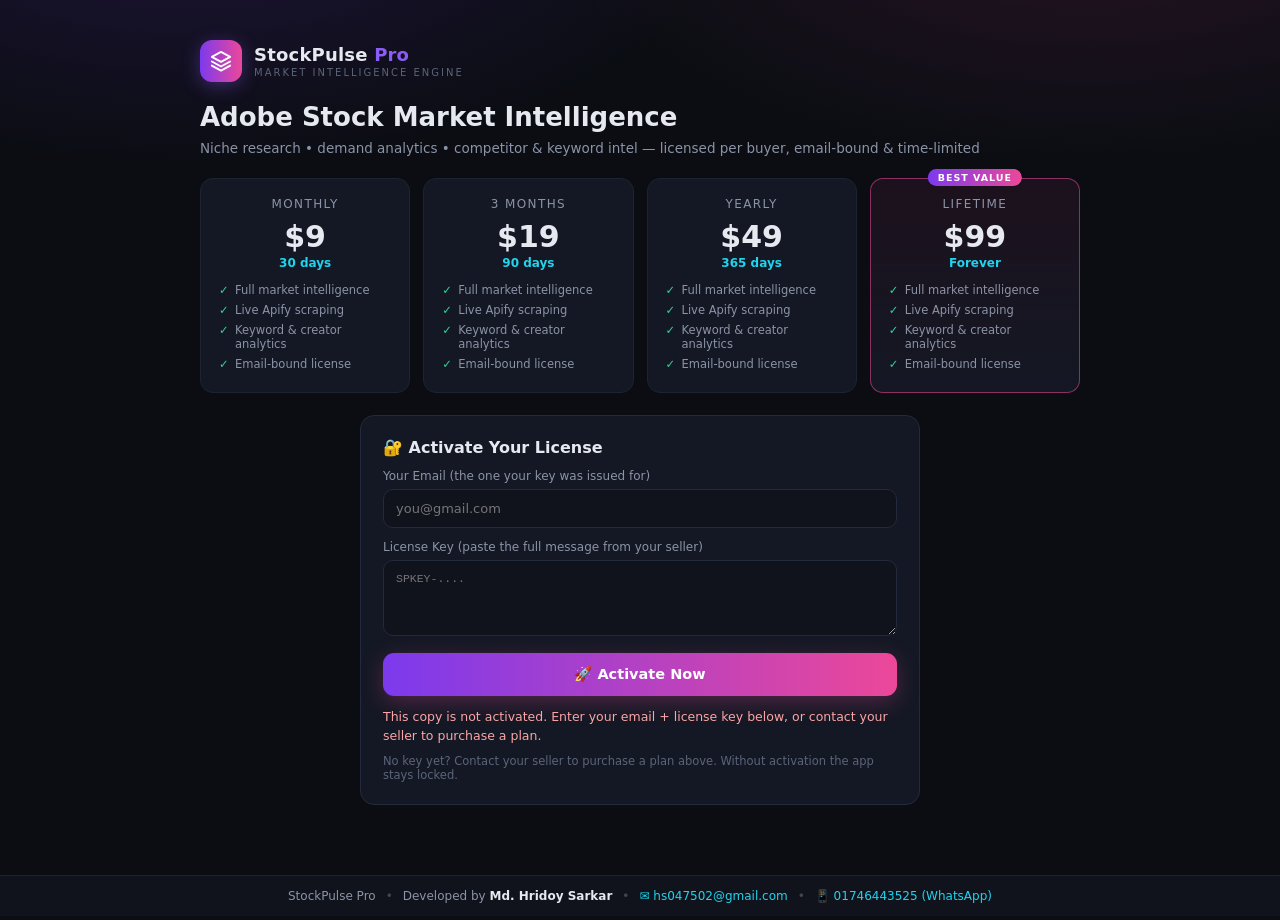
==== commit ea46e565: "Add files via upload" ====
--- a/index.html
+++ b/index.html
@@ -69,6 +69,7 @@
       <span class="key-ico">🔑</span> Connect Apify Token <span class="conn-dot" id="connDot"></span>
     </button>
     <button class="icon-btn" id="guideBtn" title="User Guide">💡</button>
+    <button class="icon-btn" id="aiBtn" title="AI Analyst (Gemini/Mistral/Grok)">🤖</button>
     <button class="icon-btn" id="libraryBtn" title="Saved Library">📚<span class="lib-badge" id="libraryCount">0</span></button>
   </div>
 </header>
@@ -361,6 +362,7 @@
           <div class="gen-plan-row">
             <input id="kwSeed" placeholder="seed keyword, e.g. cat silhouette" style="background:var(--bg-soft);border:1px solid var(--border);color:var(--text);border-radius:9px;padding:10px 12px;font-size:13px">
             <button class="ghost-btn" id="kwGenBtn">⚡ Generate</button>
+            <button class="analyze-btn small" id="aiKwBtn" style="margin-top:0">🤖 AI Keywords</button>
           </div>
           <div id="kwIdeas" class="kw-cloud" style="margin-top:14px"></div>
         </div>
@@ -369,7 +371,20 @@
           <p class="chart-sub">Stock-friendly metadata titles from a plain description</p>
           <input id="titleSeed" placeholder="describe your asset, e.g. black cat silhouette sitting on roof" style="width:100%;background:var(--bg-soft);border:1px solid var(--border);color:var(--text);border-radius:9px;padding:10px 12px;font-size:13px">
           <button class="ghost-btn" id="titleGenBtn" style="margin-top:9px">📝 Build Titles</button>
+          <button class="analyze-btn small" id="aiTitleBtn" style="margin-top:9px">🤖 AI Titles</button>
           <div id="titleIdeas" style="margin-top:12px"></div>
+        </div>
+        <div class="chart-card">
+          <h3>🤖 AI Niche Report</h3>
+          <p class="chart-sub">Full analyst report written from your latest scan data — verdict, gaps, style strategy, 7-day upload plan.</p>
+          <div class="gen-plan-row">
+            <select id="aiLang" style="background:var(--bg-soft);border:1px solid var(--border);color:var(--text);border-radius:9px;padding:9px 12px;font-size:12.5px">
+              <option value="en">English report</option>
+              <option value="bn">বাংলা রিপোর্ট</option>
+            </select>
+            <button class="analyze-btn small" id="aiReportBtn">🤖 Generate Report</button>
+          </div>
+          <div id="aiReport"></div>
         </div>
       </div>
     </section>
@@ -645,12 +660,52 @@
   </div>
 </div>
 
+<!-- ============ AI SETTINGS ============ -->
+<div class="modal-backdrop" id="aiModal" hidden>
+  <div class="modal modal-sm">
+    <button class="modal-x" data-close="aiModal">✕</button>
+    <div class="modal-head-ico">🤖</div>
+    <h3>AI Analyst Settings</h3>
+    <p class="modal-sub">Keys are stored only in this browser. Each buyer uses their own key — yours stays private.</p>
+    <label for="aiProvider">Provider</label>
+    <select id="aiProvider" style="width:100%;background-color:var(--bg-soft);border:1px solid var(--border);color:var(--text);border-radius:10px;padding:10px 30px 10px 12px">
+      <option value="gemini">Gemini — free tier, best for this (recommended)</option>
+      <option value="mistral">Mistral — fast &amp; cheap</option>
+      <option value="grok">Grok (xAI) — paid</option>
+    </select>
+    <label for="keyGemini">Gemini key — free at aistudio.google.com/apikey</label>
+    <input type="password" id="keyGemini" autocomplete="off">
+    <label for="keyMistral">Mistral key — console.mistral.ai</label>
+    <input type="password" id="keyMistral" autocomplete="off">
+    <label for="keyGrok">Grok key — console.x.ai</label>
+    <input type="password" id="keyGrok" autocomplete="off">
+    <div class="modal-actions">
+      <button class="ghost-btn" id="aiTestBtn">⚡ Test</button>
+      <span class="spacer"></span>
+      <button class="analyze-btn small" id="aiSaveBtn">Save &amp; Apply</button>
+    </div>
+  </div>
+</div>
+
 <div class="toasts" id="toasts"></div>
+
+<footer class="dev-footer">
+  <div class="dev-footer-inner">
+    <span class="dev-label"> StockPulse Pro</span>
+    <span class="dev-sep">•</span>
+    <span>Developed by <strong>Md. Hridoy Sarkar</strong></span>
+    <span class="dev-sep">•</span>
+    <a href="mailto:hs047502@gmail.com">✉ hs047502@gmail.com</a>
+    <span class="dev-sep">•</span>
+    <a href="https://wa.me/8801746443525" target="_blank" rel="noopener">📱 01746443525 (WhatsApp)</a>
+  </div>
+</footer>
 
 <script src="license.js"></script>
 <script src="markets.js"></script>
 <script src="admin.js"></script>
 <script src="tools.js"></script>
+<script src="ai.js"></script>
 <script src="app.js"></script>
 </body>
 </html>
--- a/styles.css
+++ b/styles.css
@@ -569,3 +569,29 @@
 .dead-list li::before { content: "💀"; position: absolute; left: 0; font-size: 10px; }
 .rec-list li::before { content: "➤"; position: absolute; left: 0; color: var(--accent-cyan); font-size: 10px; }
 .dead-list .n { color: var(--text-faint); font-family: var(--mono); font-size: 10.5px; }
+
+/* ============ AI ============ */
+.icon-btn.ai-on { border-color: rgba(34, 211, 238, .55); box-shadow: 0 0 10px rgba(34, 211, 238, .25); }
+.ai-report-body {
+  margin-top: 14px; background: #0a0c11; border: 1px solid rgba(139, 92, 246, .35);
+  border-radius: 11px; padding: 16px; white-space: pre-wrap; line-height: 1.7;
+  font-size: 12.5px; color: #dbe3f0; max-height: 480px; overflow-y: auto;
+}
+#aiReport .ghost-btn { margin-top: 9px; }
+
+/* ============ DEVELOPER FOOTER ============ */
+.dev-footer {
+  border-top: 1px solid var(--border-soft);
+  background: var(--bg-soft);
+  padding: 13px 20px;
+  display: flex; justify-content: center;
+}
+.dev-footer-inner {
+  display: flex; gap: 10px; flex-wrap: wrap; justify-content: center; align-items: center;
+  font-size: 12px; color: var(--text-dim);
+}
+.dev-footer strong { color: var(--text); }
+.dev-footer a { color: var(--accent-cyan); }
+.dev-footer a:hover { text-decoration: underline; }
+.dev-sep { opacity: .4; }
+.lock-screen { min-height: calc(100vh - 52px); }
